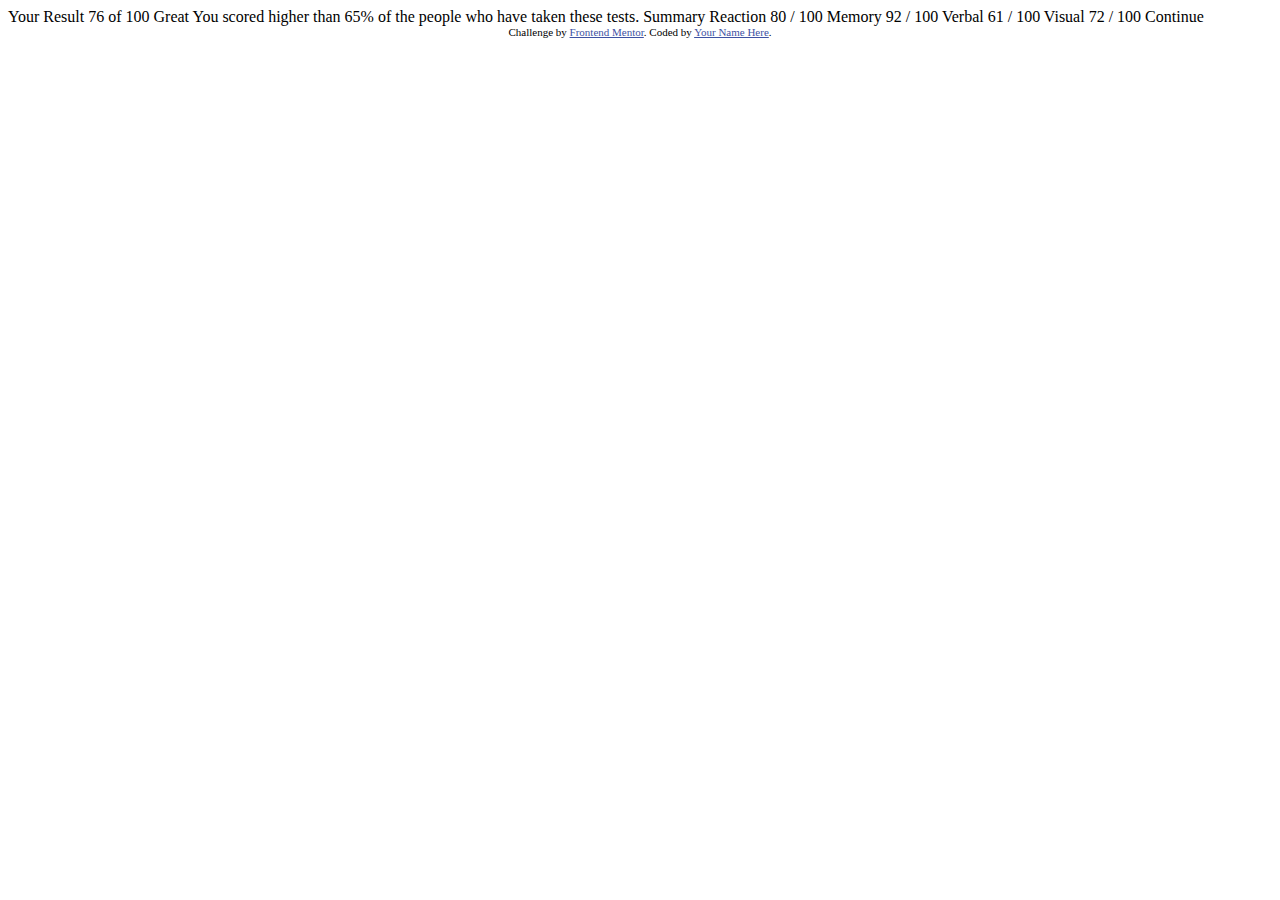
==== index.html @ e9d531e7 "Initial commit" ====
<!DOCTYPE html>
<html lang="en">
<head>
  <meta charset="UTF-8">
  <meta name="viewport" content="width=device-width, initial-scale=1.0"> <!-- displays site properly based on user's device -->

  <link rel="icon" type="image/png" sizes="32x32" href="./assets/images/favicon-32x32.png">
  
  <title>Frontend Mentor | Results summary component</title>

  <!-- Feel free to remove these styles or customise in your own stylesheet 👍 -->
  <style>
    .attribution { font-size: 11px; text-align: center; }
    .attribution a { color: hsl(228, 45%, 44%); }
  </style>
</head>
<body>

  Your Result
  76
  of 100

  Great
  You scored higher than 65% of the people who have taken these tests.
  
  Summary

  Reaction
  80 / 100

  Memory
  92 / 100

  Verbal
  61 / 100

  Visual
  72 / 100

  Continue
  
  <div class="attribution">
    Challenge by <a href="https://www.frontendmentor.io?ref=challenge" target="_blank">Frontend Mentor</a>. 
    Coded by <a href="#">Your Name Here</a>.
  </div>
</body>
</html>
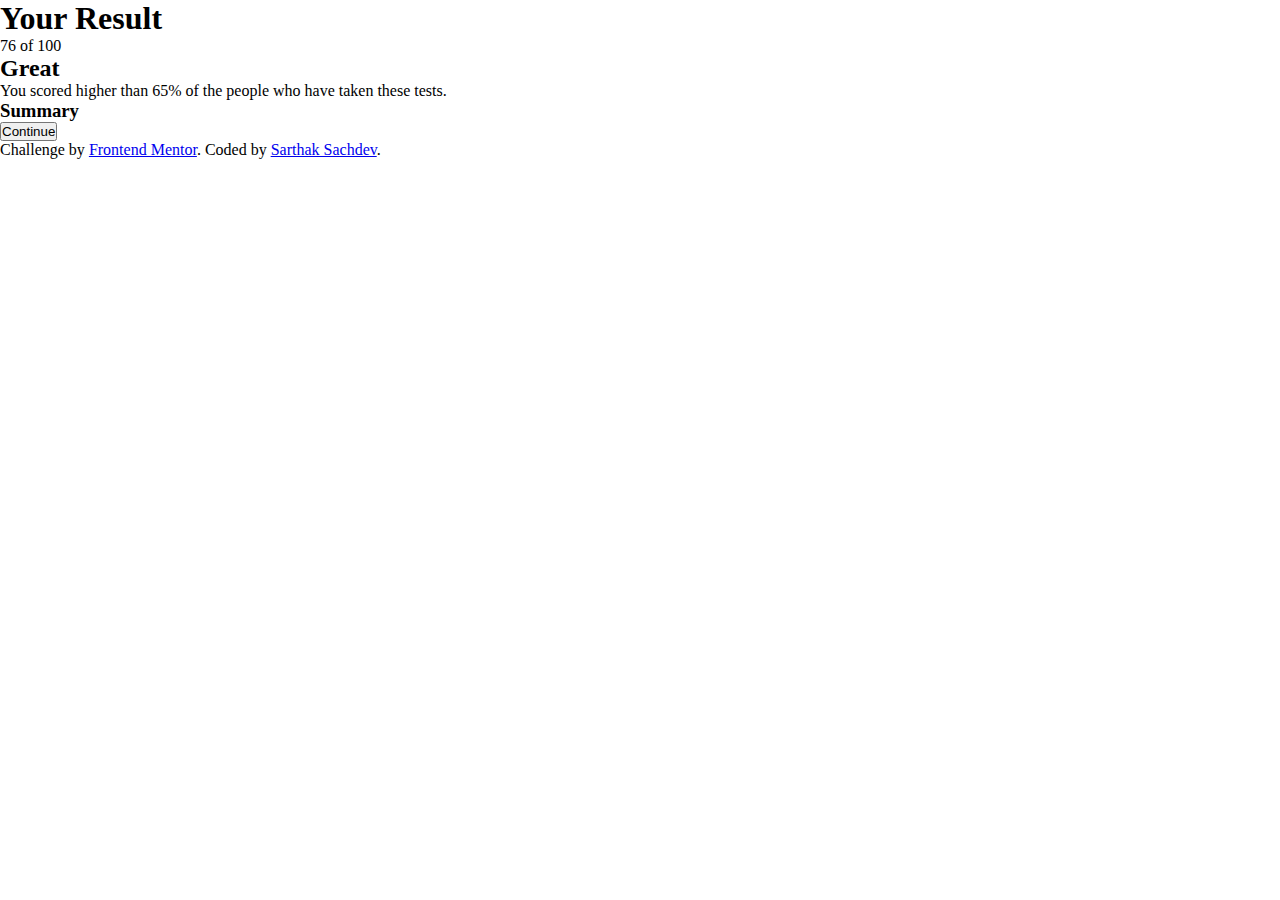
==== commit 9a8619f2: "Update index.html" ====
--- a/index.html
+++ b/index.html
@@ -3,45 +3,39 @@
 <head>
   <meta charset="UTF-8">
   <meta name="viewport" content="width=device-width, initial-scale=1.0"> <!-- displays site properly based on user's device -->
+  <link rel="icon" type="image/png" sizes="32x32" href="./assets/images/favicon-32x32.png">
+  <link rel="stylesheet" type="text/css" href="style.css">
 
-  <link rel="icon" type="image/png" sizes="32x32" href="./assets/images/favicon-32x32.png">
-  
-  <title>Frontend Mentor | Results summary component</title>
-
-  <!-- Feel free to remove these styles or customise in your own stylesheet 👍 -->
-  <style>
-    .attribution { font-size: 11px; text-align: center; }
-    .attribution a { color: hsl(228, 45%, 44%); }
-  </style>
+  <title>Results summary component</title>
 </head>
 <body>
-
-  Your Result
-  76
-  of 100
-
-  Great
-  You scored higher than 65% of the people who have taken these tests.
+  <main>
+    <article class="results-summary-component">
+      <header class="result-section" aria-labelledby="result">
+        <h1 id="result">Your Result</h1>
+        <div>
+          76
+          <span>of 100</span>
+        </div>
+        <h2>Great</h2>
+        <p>You scored higher than 65% of the people who have taken these tests.</p>
+      </header>
+      
+      <section class="summary-section" aria-labelledby="summary">
+        <h3 id="summary">Summary</h3>
+        <ul id="summaryList" class="summary-list">
+          
+        </ul>
+        
+        <button type="button" class="continue-btn">Continue</button>
+      </section>
+    </article>
+  </main>
   
-  Summary
-
-  Reaction
-  80 / 100
-
-  Memory
-  92 / 100
-
-  Verbal
-  61 / 100
-
-  Visual
-  72 / 100
-
-  Continue
-  
-  <div class="attribution">
-    Challenge by <a href="https://www.frontendmentor.io?ref=challenge" target="_blank">Frontend Mentor</a>. 
-    Coded by <a href="#">Your Name Here</a>.
-  </div>
+  <footer class="attribution">
+    Challenge by <a rel="noopener noreferrer" href="https://www.frontendmentor.io?ref=challenge" target="_blank">Frontend Mentor</a>. 
+    Coded by <a rel="noopener noreferrer" href="https://github.com/SartHak-0-Sach">Sarthak Sachdev</a>.
+  </footer>
+  <script type="text/javascript" src="./script.js" defer></script>
 </body>
 </html>--- a/style.css
+++ b/style.css
@@ -0,0 +1,5 @@
+*{
+    margin: 0;
+    padding: 0;
+    box-sizing: border-box;
+}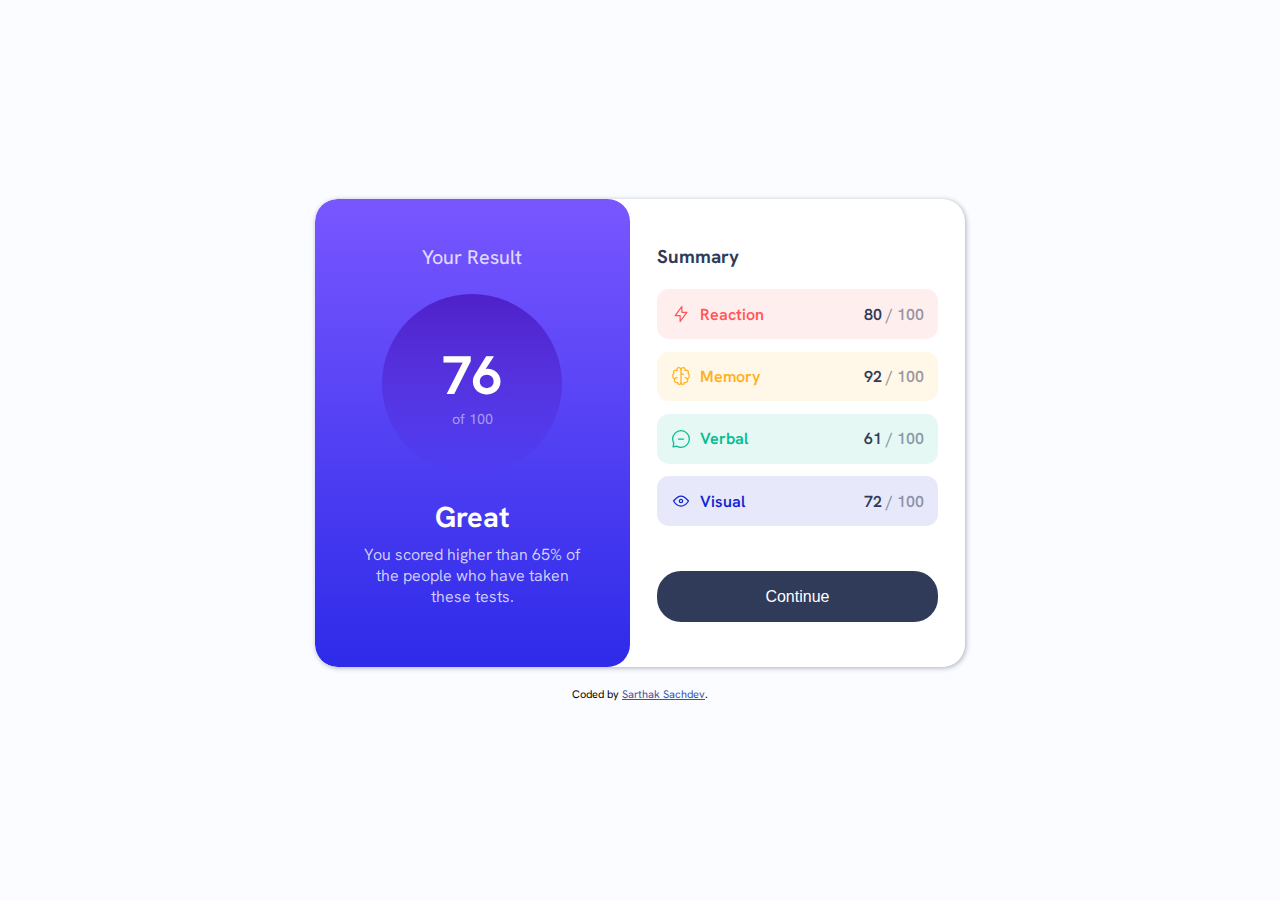
==== commit 57e074d5: "Update index.html" ====
--- a/index.html
+++ b/index.html
@@ -33,9 +33,8 @@
   </main>
   
   <footer class="attribution">
-    Challenge by <a rel="noopener noreferrer" href="https://www.frontendmentor.io?ref=challenge" target="_blank">Frontend Mentor</a>. 
     Coded by <a rel="noopener noreferrer" href="https://github.com/SartHak-0-Sach">Sarthak Sachdev</a>.
   </footer>
   <script type="text/javascript" src="./script.js" defer></script>
 </body>
-</html>+</html>
--- a/style.css
+++ b/style.css
@@ -1,5 +1,200 @@
-*{
+@font-face {
+    font-family: 'Hanken Grotesk';
+    src: url(../assets/fonts/HankenGrotesk-VariableFont_wght.ttf);
+}
+
+*,
+*::before,
+*::after {
+    box-sizing: border-box;
     margin: 0;
     padding: 0;
-    box-sizing: border-box;
+}
+
+html {
+    font-size: 1.125rem;
+}
+
+body {
+    font-family: 'Hanken Grotesk', Arial, Helvetica, sans-serif;
+    font-size: 1rem;
+
+    display: flex;
+    flex-direction: column;
+    justify-content: center;
+    align-items: center;
+
+    background-color: hsla(221, 100%, 96%, 0.2);
+    min-height: 100vh;
+}
+
+@media (max-width: 660px) {
+    body {
+        justify-content: stretch;
+        align-items: stretch;
+        background-color: hsl(0, 0%, 100%);
+    }
+}
+
+.attribution {
+    font-size: 11px;
+    text-align: center;
+}
+
+.attribution a {
+    color: hsl(228, 45%, 44%);
+}
+
+.results-summary-component {
+    display: flex;
+    flex-direction: row;
+    justify-content: stretch;
+    align-items: stretch;
+
+    font-size: 0.89rem;
+    background-color: hsl(0, 0%, 100%);
+    width: 100%;
+    min-width: 17.78rem;
+    max-width: 36.11rem;
+    border-radius: 1.25rem;
+    overflow: hidden;
+    margin-bottom: 1.11rem;
+
+    box-shadow: 1px 1px 5px hsla(224, 30%, 27%, 0.4);
+}
+
+.result-section {
+    text-align: center;
+    font-weight: 350;
+    color: hsla(0, 0%, 100%, 0.8);
+    background: linear-gradient(hsl(252, 100%, 67%), hsl(241, 81%, 54%));
+    padding: 2.5rem;
+    border-radius: 1.25rem;
+    flex: 1;
+}
+
+.result-section h1 {
+    font-size: 1.1rem;
+    font-weight: 450;
+}
+
+.result-section>div {
+    display: flex;
+    flex-direction: column;
+    justify-content: center;
+    align-items: center;
+
+    font-size: 3rem;
+    font-weight: 700;
+    color: hsl(0, 0%, 100%);
+    width: 10rem;
+    height: 10rem;
+    margin: 1.33rem auto;
+    border-radius: 50%;
+    background: linear-gradient(hsla(256, 72%, 46%, 1), hsla(241, 72%, 46%, 0));
+}
+
+.result-section>div>span {
+    font-size: 0.8rem;
+    font-weight: 400;
+    color: hsla(0, 0%, 100%, 0.5);
+}
+
+.result-section>h2 {
+    color: hsl(0, 0%, 100%);
+    font-size: 1.6rem;
+    font-weight: 700;
+    margin-bottom: 0.44rem;
+}
+
+.summary-section {
+    color: hsl(224, 30%, 27%);
+    padding: 2.5rem 1.5rem;
+    flex: 1.25;
+}
+
+.summary-section>h3 {
+    margin-bottom: 1.11rem;
+}
+
+.summary-list {
+    display: flex;
+    flex-direction: column;
+    gap: 0.7rem;
+    list-style-type: none;
+    margin-top: 0.88rem;
+}
+
+.summary-list-item {
+    display: flex;
+    flex-direction: row;
+    justify-content: space-between;
+    align-items: center;
+    background-color: hsl(0, 0%, 96%);
+    font-weight: 600;
+    padding: 0.8rem;
+    border-radius: 0.66rem;
+}
+
+.summary-list-item>span:not(.item-score) {
+    display: flex;
+    align-items: center;
+    gap: 0.5rem;
+}
+
+.item-score>span {
+    color: hsla(224, 30%, 27%, 0.5);
+}
+
+.continue-btn {
+    display: block;
+    font-size: inherit;
+    color: hsl(0, 0%, 100%);
+    width: 100%;
+    border: none;
+    margin-top: 2.5rem;
+    padding: 0.88rem;
+    border-radius: 1.33rem;
+    cursor: pointer;
+    overflow: hidden;
+
+    position: relative;
+    background-image: linear-gradient(to bottom, hsl(224, 30%, 27%), hsl(224, 30%, 27%));
+    z-index: 1;
+}
+
+.continue-btn::before {
+    position: absolute;
+    content: "";
+    top: 0;
+    right: 0;
+    bottom: 0;
+    left: 0;
+    background-image: linear-gradient(to bottom, hsl(252, 100%, 67%), hsl(241, 81%, 54%));
+    z-index: -1;
+    transition: opacity 0.15s linear;
+    opacity: 0;
+}
+
+.continue-btn:hover::before,
+.continue-btn:focus::before {
+    opacity: 1;
+}
+
+@media (max-width: 660px) {
+    .results-summary-component {
+        flex-direction: column;
+        box-shadow: none;
+        border-radius: 0;
+    }
+
+    .result-section {
+        border-top-left-radius: 0;
+        border-top-right-radius: 0;
+    }
+
+    .summary-section {
+        padding-top: 1.11rem;
+        padding-bottom: 0;
+    }
 }